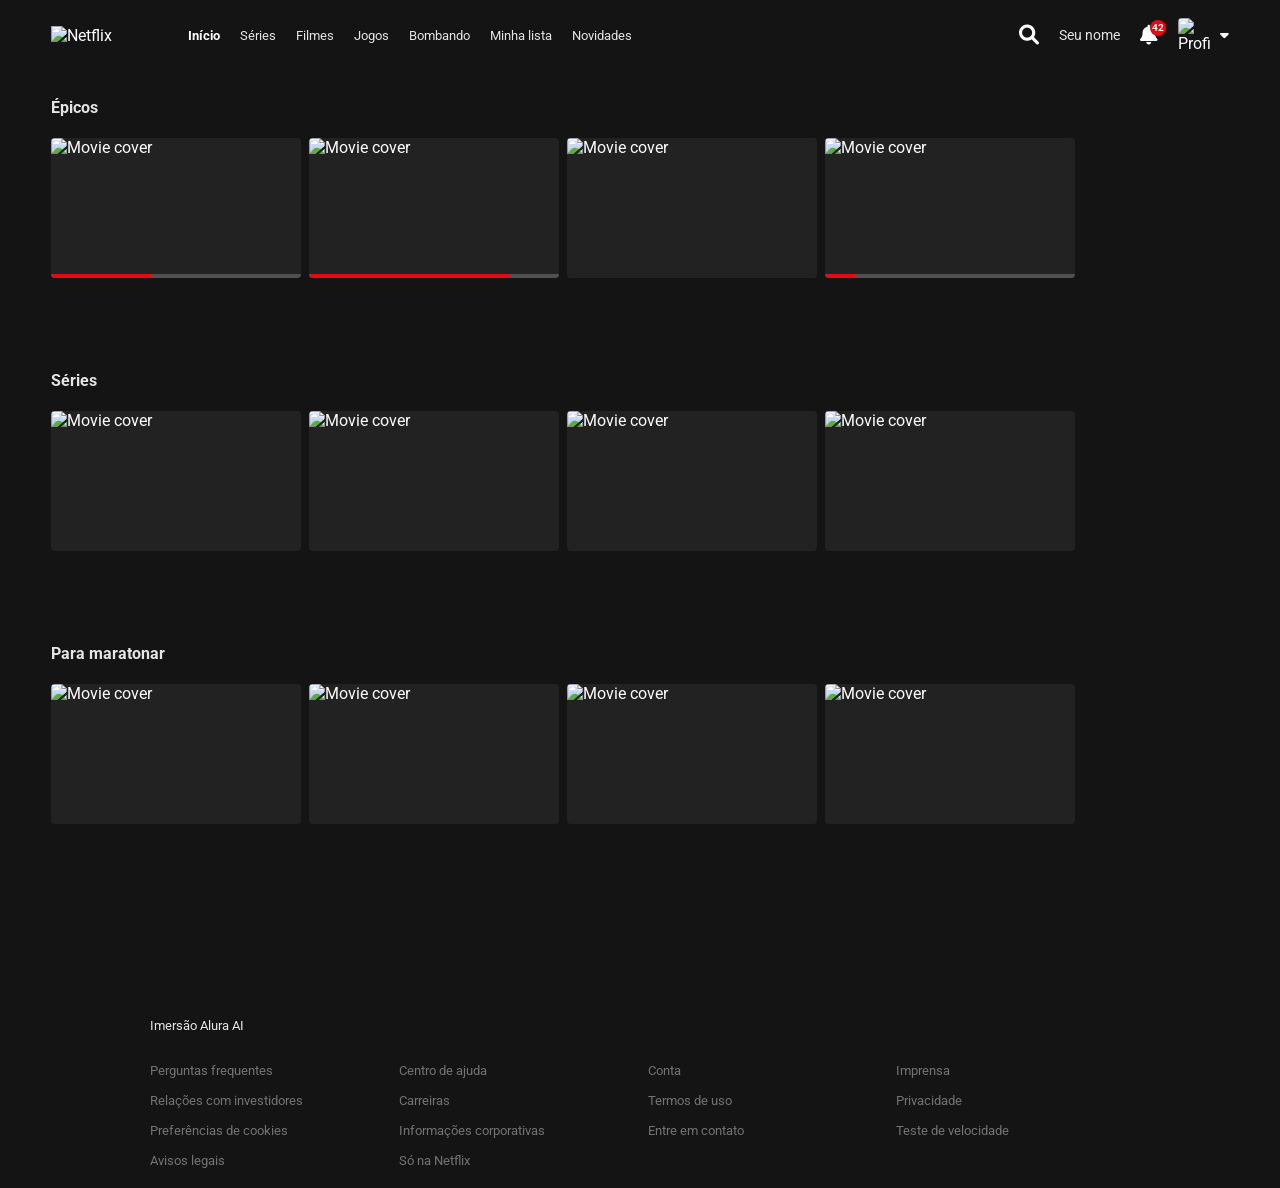
==== catalogo/catalogo.html @ 9c155e64 "adiciona catalogo e remove os cards de perfil" ====
<!DOCTYPE html>
<html lang="pt-BR">

<head>
    <meta charset="UTF-8">
    <meta name="viewport" content="width=device-width, initial-scale=1.0">
    <title>Netflix</title>
    <link rel="stylesheet" href="catalogo.css">
    <link href="https://cdnjs.cloudflare.com/ajax/libs/font-awesome/6.0.0/css/all.min.css" rel="stylesheet">
    <link href="https://fonts.googleapis.com/css2?family=Roboto:wght@300;400;500;700&display=swap" rel="stylesheet">
</head>

<body>
    <!-- Navbar -->
    <header class="navbar" id="navbar">
        <div class="navbar-left">
            <img class="logo" src="https://upload.wikimedia.org/wikipedia/commons/0/08/Netflix_2015_logo.svg"
                alt="Netflix">
            <nav>
                <ul class="nav-links">
                    <li><a href="https://www.linkedin.com/in/carlos-anderson-rodrigues-da-cunha-957a13380" class="active">Início</a></li>
                    <li><a href="https://github.com/Carl0s-Anderson">Séries</a></li>
                    <li><a href="https://www.instagram.com/kali_ster22?igsh=bGVtZmNuZzYwaTdl">Filmes</a></li>
                    <li><a href="https://www.instagram.com/makalister_.61?igsh=MWpldTdtNzZrYW9nag==">Jogos</a></li>
                    <li><a href="#">Bombando</a></li>
                    <li><a href="#">Minha lista</a></li>
                    <li><a href="#">Novidades</a></li>
                </ul>
            </nav>
        </div>
        <div class="navbar-right">
            <i class="fas fa-search icon"></i>
            <a href="../index.html" class="kids-link">Seu nome</a>
            <div class="nav-notification">
                <i class="fas fa-bell icon"></i>
                <span class="notification-badge">42</span>
            </div>
            <a href="../index.html" class="profile-menu" style="text-decoration: none; color: inherit;">
                <img class="profile-icon" src="https://upload.wikimedia.org/wikipedia/commons/0/0b/Netflix-avatar.png"
                    alt="Profile">
                <i class="fas fa-caret-down icon" style="font-size: 14px; margin-left: 5px;"></i>
            </a>
        </div>
    </header>

    <!-- Sliders Container -->
    <main class="sliders-container" id="main-content">
        <!-- Javascript will inject the rows here -->
    </main>

    <!-- Footer -->
    <footer>
        <div class="footer-content">
            <a href="https://www.alura.com.br/" target="_blank">
                <p>Imersão Alura AI</p>
            </a>
            <ul class="footer-links">
                <li><a href="#" target="_blank">Perguntas frequentes</a></li>
                <li><a href="#" target="_blank">Centro de ajuda</a></li>
                <li><a href="#" target="_blank">Conta</a></li>
                <li><a href="#" target="_blank">Imprensa</a></li>
                <li><a href="#" target="_blank">Relações com investidores</a></li>
                <li><a href="#" target="_blank">Carreiras</a></li>
                <li><a href="#" target="_blank">Termos de uso</a></li>
                <li><a href="#" target="_blank">Privacidade</a></li>
                <li><a href="#" target="_blank">Preferências de cookies</a></li>
                <li><a href="#" target="_blank">Informações corporativas</a></li>
                <li><a href="#" target="_blank">Entre em contato</a></li>
                <li><a href="#" target="_blank">Teste de velocidade</a></li>
                <li><a href="#" target="_blank">Avisos legais</a></li>
                <li><a href="#" target="_blank">Só na Netflix</a></li>
            </ul>
        </div>
    </footer>

    <script type="module" src="js/main.js"></script>
</body>

</html>
---- catalogo/catalogo.css ----
:root {
    --netflix-red: #E50914;
    --dark-bg: #141414;
    --text-color: #ffffff;
}

* {
    margin: 0;
    padding: 0;
    box-sizing: border-box;
}

body {
    font-family: 'Roboto', 'Helvetica Neue', Helvetica, Arial, sans-serif;
    background-color: var(--dark-bg);
    color: var(--text-color);
    overflow-x: hidden;
}

a {
    text-decoration: none;
    color: #e5e5e5;
    transition: color 0.3s;
}

a:hover {
    color: #b3b3b3;
}

/* Navbar */
.navbar {
    position: fixed;
    top: 0;
    width: 100%;
    display: flex;
    justify-content: space-between;
    align-items: center;
    padding: 0 4%;
    height: 70px;
    z-index: 1000;
    background-color: var(--dark-bg);
}

.navbar-left,
.navbar-right {
    display: flex;
    align-items: center;
    gap: 20px;
}

.logo {
    width: 92px;
    margin-right: 25px;
    cursor: pointer;
}

.nav-links {
    list-style: none;
    display: flex;
    gap: 20px;
    font-size: 13px;
}

.nav-links .active {
    font-weight: bold;
    color: white;
}

.icon {
    font-size: 20px;
    cursor: pointer;
}

.kids-link {
    font-size: 14px;
}

.nav-notification {
    position: relative;
    cursor: pointer;
}

.notification-badge {
    position: absolute;
    top: -5px;
    right: -8px;
    background-color: var(--netflix-red);
    color: white;
    font-size: 10px;
    font-weight: bold;
    border-radius: 50%;
    width: 16px;
    height: 16px;
    display: flex;
    justify-content: center;
    align-items: center;
}

.profile-menu {
    display: flex;
    align-items: center;
    gap: 5px;
    cursor: pointer;
}

.profile-icon {
    width: 32px;
    border-radius: 4px;
}

/* Sliders */
.sliders-container {
    padding: 0 4%;
    padding-top: 100px;
    /* Space for navbar */
    position: relative;
    z-index: 3;
    padding-bottom: 100px;
}

.slider-section {
    margin-bottom: 3.5vw;
}

.slider-header {
    display: flex;
    justify-content: space-between;
    align-items: flex-end;
    margin-bottom: 12px;
}

.slider-title {
    font-size: 1.25vw;
    font-weight: bold;
    color: #e5e5e5;
    line-height: 1.25vw;
}

.slider-indicators {
    display: flex;
    gap: 2px;
    margin-bottom: 4px;
}

.slider-indicators div {
    width: 12px;
    height: 2px;
    background-color: #4d4d4d;
}

.slider-indicators div.active {
    background-color: #aaa;
}

.movie-row {
    display: flex;
    gap: 8px;
    /* Small gap between movie cards */
    overflow-x: visible;
    /* Let the expanded cards paint outside this box vertically */
    padding: 10px 4% 50px 4%;
    /* Added bottom padding to hold the expanding modal */
    margin: 0 -4%;
    /* Pull edges back out so we don't double up padding from container */
    scroll-behavior: smooth;
    -ms-overflow-style: none;
    scrollbar-width: none;
}

.movie-row::-webkit-scrollbar {
    display: none;
}

.movie-card {
    min-width: 250px;
    width: 250px;
    height: 140px;
    background-color: #222;
    border-radius: 4px;
    cursor: pointer;
    transition: transform 0.3s cubic-bezier(0.25, 0.46, 0.45, 0.94) 0s, border-radius 0.3s 0s, z-index 0s 0.3s, box-shadow 0.3s 0s;
    position: relative;
    z-index: 1;
    transform-origin: center center;
    /* Default origin */
}

/* Modifiers applied by JavaScript to prevent edge clipping */
.movie-card.origin-left {
    transform-origin: left center;
}

.movie-card.origin-right {
    transform-origin: right center;
}

.movie-card:hover {
    transform: scale(1.6) translateY(-5%);
    /* Reduced vertical translation since container has more padding */
    z-index: 99;
    border-radius: 6px;
    box-shadow: 0 10px 40px rgba(0, 0, 0, 0.9);
    transition: transform 0.3s cubic-bezier(0.25, 0.46, 0.45, 0.94) 0.6s, border-radius 0.3s 0.6s, box-shadow 0.3s 0.6s, z-index 0s 0s;
}

.movie-card img {
    position: absolute;
    top: 0;
    left: 0;
    width: 100%;
    height: 100%;
    object-fit: cover;
    border-radius: 4px;
    transition: opacity 0.3s ease, border-radius 0.3s;
    z-index: 2;
}

.movie-card iframe {
    position: absolute;
    top: 0;
    left: 0;
    width: 100%;
    height: 100%;
    opacity: 0;
    border-radius: 4px;
    transition: opacity 0.3s ease, border-radius 0.3s;
    pointer-events: none;
    z-index: 1;
}

.movie-card iframe.playing {
    opacity: 1;
    z-index: 3;
    border-radius: 6px 6px 0 0;
}

.movie-card:hover img {
    border-radius: 6px 6px 0 0;
    transition: border-radius 0s 0.6s;
}

.movie-card img.playing-video {
    opacity: 0;
}

/* Card Details Modal */
.card-details {
    position: absolute;
    top: 100%;
    left: 0;
    width: 100%;
    background-color: #181818;
    border-bottom-left-radius: 6px;
    border-bottom-right-radius: 6px;
    padding: 18px 16px;
    opacity: 0;
    visibility: hidden;
    transition: opacity 0.3s 0s, visibility 0.3s 0s;
    box-shadow: 0 15px 30px rgba(0, 0, 0, 0.9);
    display: flex;
    flex-direction: column;
    gap: 12px;
    z-index: 2;
    cursor: default;
}

.movie-card:hover .card-details {
    opacity: 1;
    visibility: visible;
    transition: opacity 0.2s 0.6s, visibility 0s 0.6s;
}

.details-buttons {
    display: flex;
    justify-content: space-between;
    align-items: center;
}

.left-buttons,
.right-buttons {
    display: flex;
    gap: 8px;
}

.btn-icon {
    width: 32px;
    height: 32px;
    border-radius: 50%;
    background-color: #2b2b2b;
    border: 1px solid rgba(255, 255, 255, 0.5);
    color: white;
    display: flex;
    justify-content: center;
    align-items: center;
    cursor: pointer;
    font-size: 14px;
    transition: border-color 0.2s, background-color 0.2s;
}

.btn-icon:hover {
    border-color: white;
    background-color: rgba(255, 255, 255, 0.2);
}

.btn-play-icon {
    background-color: white;
    color: black;
    border: none;
}

.btn-play-icon:hover {
    background-color: #e6e6e6;
}

.btn-play-icon i {
    margin-left: 2px;
}

.details-info {
    display: flex;
    align-items: center;
    gap: 8px;
    font-size: 11px;
    font-weight: bold;
}

.match-score {
    color: #46d369;
}

.age-badge {
    background-color: transparent;
    border: 1px solid rgba(255, 255, 255, 0.4);
    color: white;
    padding: 1px 3px;
    border-radius: 2px;
    font-family: Arial, sans-serif;
}

.age-badge.red-accent {
    background-color: #d32f2f;
    border: none;
    font-weight: bold;
}

.resolution {
    border: 1px solid rgba(255, 255, 255, 0.4);
    padding: 1px 3px;
    border-radius: 2px;
    color: rgba(255, 255, 255, 0.9);
}

.duration {
    color: rgba(255, 255, 255, 0.9);
}

.details-tags {
    display: flex;
    gap: 6px;
    font-size: 11px;
    color: rgba(255, 255, 255, 0.9);
    margin-top: 4px;
}

.details-tags span:not(:last-child)::after {
    content: "•";
    color: #666;
    margin-left: 6px;
}

/* Badges */
.badge-top10 {
    position: absolute;
    top: 0;
    right: 0;
    width: 22px;
    height: 28px;
    background-color: var(--netflix-red);
    color: white;
    display: flex;
    flex-direction: column;
    justify-content: center;
    align-items: center;
    font-weight: bold;
    z-index: 4;
    border-bottom-left-radius: 2px;
    box-shadow: -2px 2px 4px rgba(0, 0, 0, 0.5);
    font-family: 'Helvetica Neue', Helvetica, Arial, sans-serif;
}

.badge-top10 span.top {
    font-size: 7px;
    letter-spacing: 0.5px;
    line-height: 8px;
}

.badge-top10 span.number {
    font-size: 13px;
    line-height: 13px;
}

.badge-bottom {
    position: absolute;
    bottom: 8px;
    left: 50%;
    transform: translateX(-50%);
    padding: 2px 4px;
    font-size: 10px;
    font-weight: bold;
    border-radius: 2px;
    z-index: 4;
    white-space: nowrap;
    text-transform: uppercase;
}

.movie-card.has-progress .badge-bottom {
    bottom: 12px;
}

.badge-bottom.red {
    background-color: var(--netflix-red);
    color: white;
}

.badge-bottom.white {
    background-color: white;
    color: black;
}

/* Progress bar */
.progress-bar-container {
    position: absolute;
    bottom: 0;
    left: 0;
    width: 100%;
    height: 4px;
    background-color: rgba(100, 100, 100, 0.7);
    z-index: 5;
    border-bottom-left-radius: 4px;
    border-bottom-right-radius: 4px;
}

.progress-value {
    height: 100%;
    background-color: var(--netflix-red);
    border-bottom-left-radius: 4px;
}

/* Mobile adjustments */
@media (max-width: 768px) {
    .nav-links {
        display: none;
    }

    .movie-card {
        min-width: 200px;
        width: 200px;
        height: 112px;
    }

    .slider-title {
        font-size: 4vw;
        line-height: 4.5vw;
    }
}

/* Footer */
footer {
    padding: 0 4%;
    color: #737373;
    font-size: 13px;
    margin-bottom: 20px;
}

.footer-content {
    max-width: 980px;
    margin: 0 auto;
}

.footer-content p {
    margin-bottom: 30px;
}

.footer-links {
    list-style: none;
    display: grid;
    grid-template-columns: repeat(4, 1fr);
    grid-gap: 15px;
}

.footer-links a {
    color: #737373;
}

.footer-links a:hover {
    text-decoration: underline;
}

@media (max-width: 768px) {
    .footer-links {
        grid-template-columns: repeat(2, 1fr);
    }
}
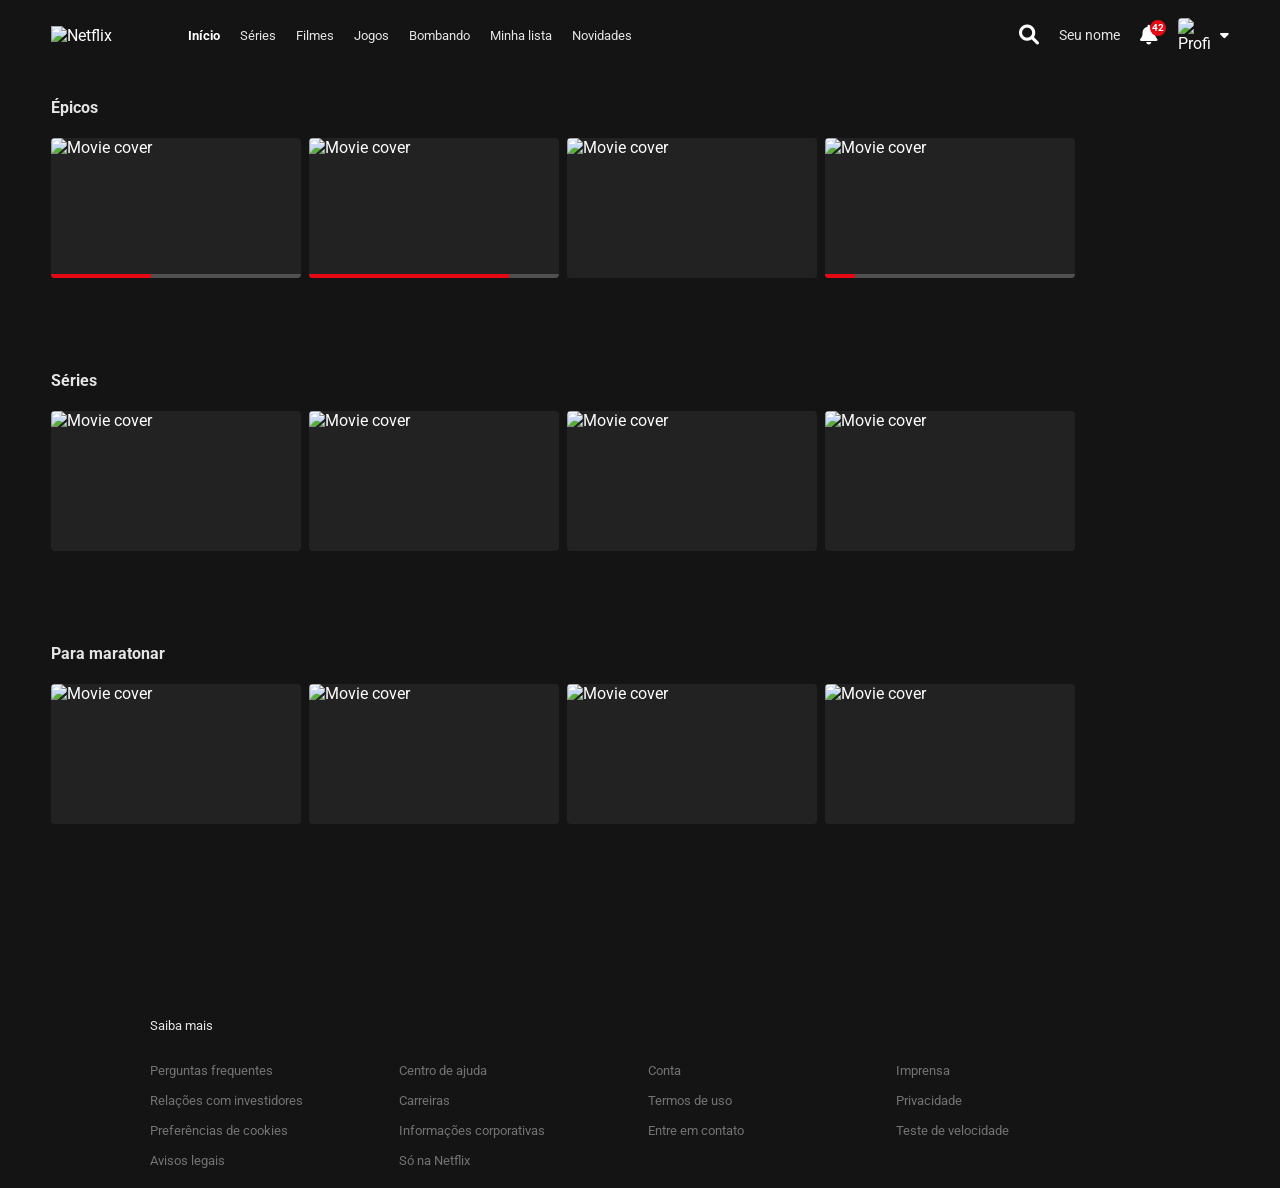
==== commit fd164102: "teste" ====
--- a/catalogo/catalogo.html
+++ b/catalogo/catalogo.html
@@ -51,8 +51,8 @@
     <!-- Footer -->
     <footer>
         <div class="footer-content">
-            <a href="https://www.alura.com.br/" target="_blank">
-                <p>Imersão Alura AI</p>
+            <a href="" target="_blank">
+                <p>Saiba mais</p>
             </a>
             <ul class="footer-links">
                 <li><a href="#" target="_blank">Perguntas frequentes</a></li>
